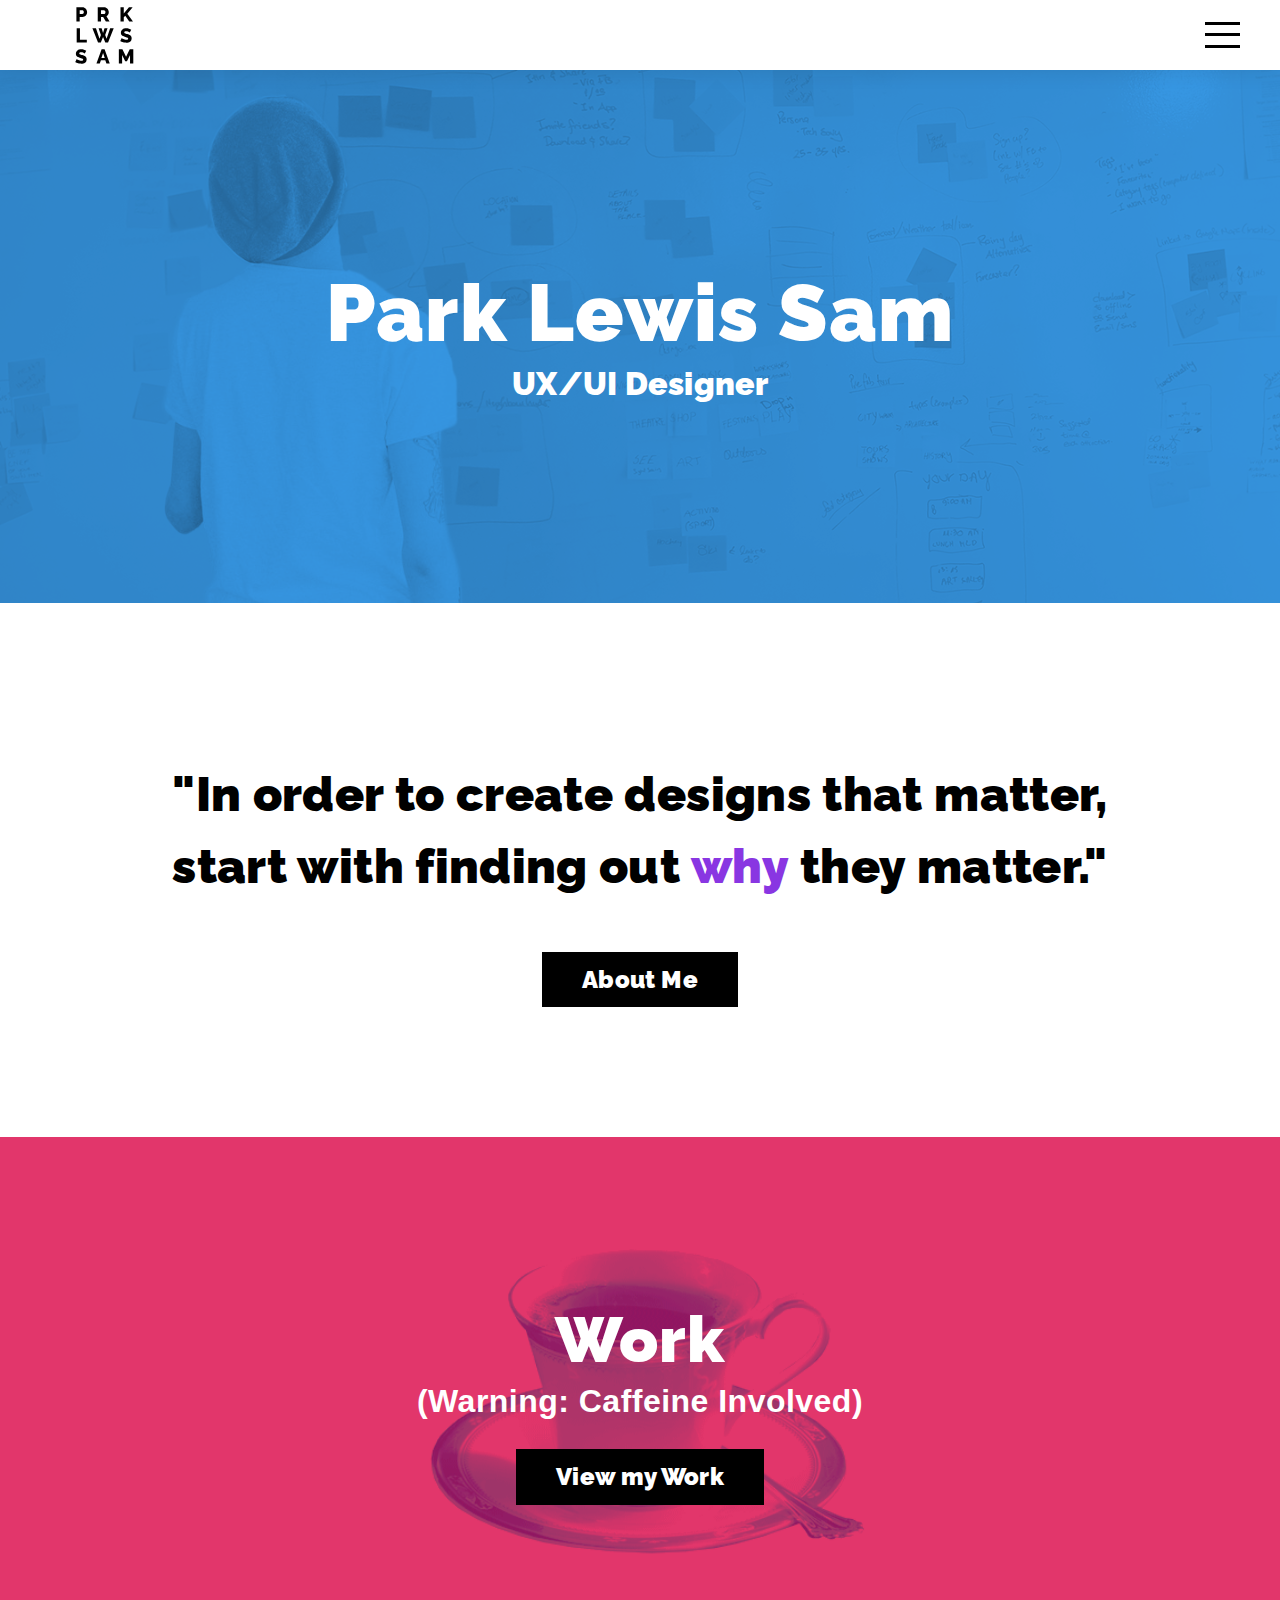
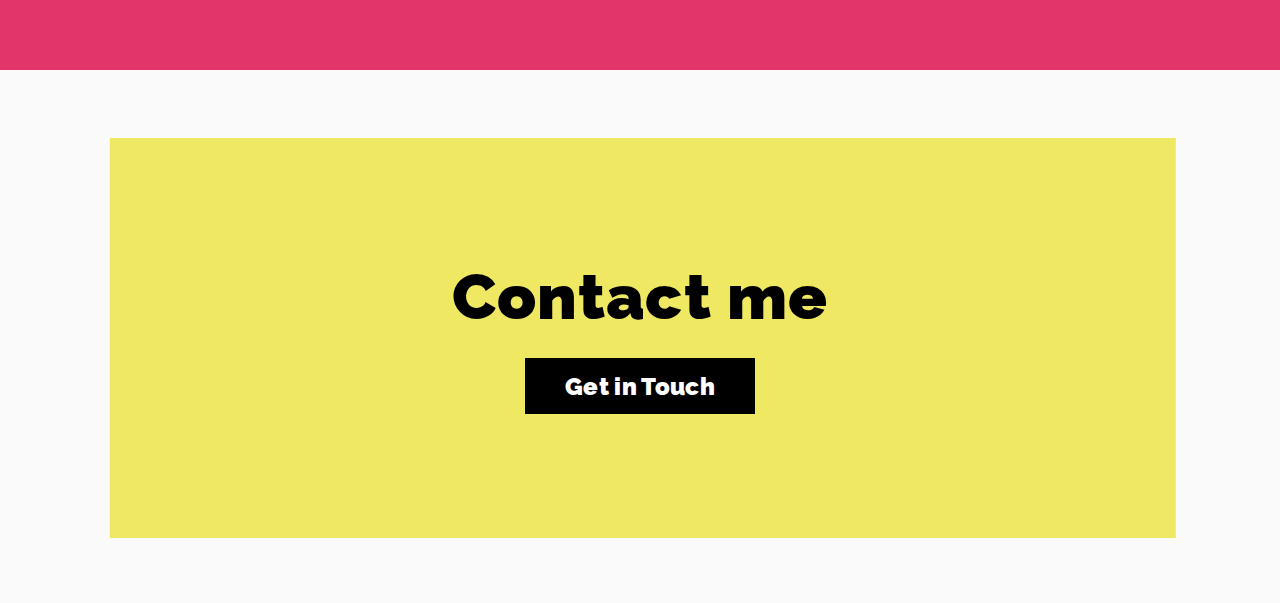
==== index.html @ 824cc942 "Responsiveness" ====
<html>
<head>
  <title>Park's Portfolio of Projects</title>
  <meta name="viewport" content="width=device-width, initial-scale=1">
  <link rel="shortcut icon" href="assets/logo.ico" />
<link href="style.css" rel="stylesheet">
<link href="animate.css" rel="stylesheet">
<link href="https://fonts.googleapis.com/css?family=Montserrat:500|Raleway:900" rel="stylesheet">
<script src="https://ajax.googleapis.com/ajax/libs/jquery/3.3.1/jquery.min.js"></script>
<script src="wow.min.js"></script>
<script>
new WOW().init();
</script>
</head>
<body>
  <header>
    <input id="burger" type="checkbox" style="display:none"/>
    <label for="burger"> <span></span> <span></span> <span></span> </label>
    <nav>
        <a href="index.html" class="hidelogo"><img src="assets/logo2.svg" alt="" class="navlogo"></a>
      <ul>
        <li><a href="index.html">Home</a></li>
        <li><a href="about.html">About</a></li>
        <li><a href="work.html">My Work</a></li>
        <li><a href="contact.html">Contact</a></li>

      </ul>
    </nav>
  </header>
<section class="homesections home1 centerwrapper">
  <div class="centerwrapper">
    <h1 class="wtext centerwrapperitem homeherotext fadeInUp animated wow">Park Lewis Sam</h1>
    <br>
    <h2 class="wtext homeherotextsubtitle fadeInUp animated wow">UX/UI Designer</h2>
 </div>
</section>
<section class="homesections home3 centerwrapper">
<h2 class="centerwrapperitem quote fadeInLeft animated wow">"In order to create designs that matter, start with finding out <span style="color:#8936E2">why</span> they matter."</h2>
<a href="about.html"><button type="button">About Me</button></a>
</section>
<section class="homesections home2 centerwrapper">

<h1 class="centerwrapperitem wtext" style="  margin-bottom:"> Work</h1>
<h3  class="centerwrapperitem  wtext">(Warning: Caffeine Involved)</h3>

<br>
<a href="work.html">  <button type="button" class="">View my Work</button></a>
</div>
</section>


<section class="homesections home4 centerwrapper">
  <h1 class="centerwrapperitem"> Contact me</h1><br>
  <a href="contact.html">  <button type="button">Get in Touch</button></a>
</section>



</body>
</html>
---- style.css ----
/* Park's Notes!

Oh hey! Peeking at my code huh? It's pretty uhhh messy - but it works so hey!.

Anyways.. all of this code (minus the navigation) is done by me!

I would also love to give credit to Curtis Campbell for doing my previous portfolio!

 */



.homesections{
  height: 400pt;
  background-position: center;
  background-size: cover;
  width: 100%;
}

.home1{
  background-image: url("assets/home/hero.png");
  background-position: left;

}

.home2{
  background-color: #E2366B;

  background-image: url("assets/home/coffeepink.gif");
  background-size: 500pt;
  background-repeat: no-repeat;

}

.home3{
  background-color: #ffffff;


}
.home4{
  background-image: url("assets/home/contact.png");


}

.projecthero{
  /* background-color: #E2366B; */
  background-color: #FFFFFF;

  min-height: 200pt;
  max-height: auto;
  background-position: center;
  background-size: cover;
  width: 100%;

}

.projectsections{
  min-height: 300pt;
  max-height: auto;
  background-position: center;
  background-size: cover;
  max-width: 100%;
  padding-top: 10%;
  padding-bottom: 10%;
  margin: 50pt 50pt 50pt 50pt;


}

.project1{
  background-color: #00BC77;

}
.project2{
  background-color: #FA914E;


}
.project3{
  background-color: #FFFFFF;


}
.projectcongen{
  width: 50%;
  padding-bottom: 2%
}

.projectkabuni{
  width: 25%;
  padding-bottom: 2%
}
@media (max-width:768px) {
  .projectkabuni{
    width: 50%;

  }

  .projectsections{
    margin: 25pt 25pt 25pt 25pt;


}



}
.visogif{
  width: 25%
}





.congensections{
  min-height: 400pt;
  max-height: auto;
  background-position: center;
  background-size: cover;
  width: 100%;
  padding-top: 5%;
  padding-bottom:5%
}

.congen1{
  background-image:url("assets/congen/section1.png")

}
.congen2{
 background-color: #FAFAFA;

}

.congen3{
  background-image: url("assets/congen/section2.png");
}

.congen4{
 background-color: #FAFAFA;

}

.congen5{
  background-image: url("assets/congen/section3.png");

}

.congen6{
 background-color: #FAFAFA;

}


.flowgif{
  width: 80%;
  height: auto;
  margin: 2% 25% 2% 25%
}
@media (max-width:768px) {
  .flowgif{
    width: 90%;
    margin: 2% 5% 2% 5%

  }

}

.congen7{
 background-color: #00BC77;

}

.congenuserflow{
  display: block;
    margin: 0 auto;

}

.congenuf{
 background-color: #FFFFFF;
min-height: auto
}










.kabunisections{
  min-height: 400pt;
  max-height: auto;
  background-position: center;
  background-size: cover;
  width: 100%;
  padding-top: 5%;
  padding-bottom:5%
}

.kabunihero{
  background-image: url("assets/kabuni/hero.png");
  z-index: 101;
  min-height: 200pt;
  max-height: 300pt;

}


.ks1{
  background-color: #5FDADF;
  min-height: 200pt;
  max-height: auto;

}

.ks2{
  background-color: #FAFAFA
}

.ks3{
  background-image: url("assets/kabuni/section2.png");

}

.ks4{
  background-color: #FAFAFA

}

.ks5{
  background-image: url("assets/kabuni/section3.png")
}

.ks6{
  background-color: #EEFEFF;
  padding-top:5%;
  padding-bottom:5%


}
.ks8{
  background-color: #FAFAFA;
  padding-top:75pt
}

.kabunisupport{
  width: 200pt
}

.ks8{
  background-color: #FFFFFF;
  padding-top:75pt
}

.supporttext{
text-align: left;
margin-left:15%;
margin-right: 10%;
padding-bottom: 5%

}

@media (max-width:768pt) {
  .supporttext{
    text-align: center;
    margin: 0
    padding: 2% 25% 2% 25%
  }

  .kabunisupport{
    width: 125pt
  }
}

.ks9{

  background-color: #5FDADF;
  padding-top:75pt
}
.kabunidetail{
  width: 150pt
}










.visosections{
  min-height: 400pt;
  max-height: auto;
  background-position: center;
  background-size: cover;
  width: 100%;
  padding-top: 5%;
  padding-bottom:5%
}
.visohero{
  background-image: url("assets/viso/section1.png")
}
.viso2{
  background-color: #FAFAFA
}
.viso3{
  background-image: url("assets/viso/section2.png")
}

.visobrandimg{
  width: 40%;

}
@media (max-width:768px) {
  .visobrandimg{

    display: none;

  }
}

.viso5{
  background-color: #FA914E
}

.visogif{
  width: 40%;
  display: block;
  margin: 0 auto;

}
@media (max-width:768px) {
  .visogif{
    width: 80%;
    display: block;
    margin: 0 auto;
  }
}

.viso6{
  background-color: #FAFAFA
}

.viso7{
  background-image: url("assets/viso/section4.png")

}







.aboutsection{
  min-height: 400pt;
  max-height: auto;
  max-height: auto;
  background-position: center;
  background-size: cover;
  width: 100%;
}
.aboutimg{
  width: 150pt;

}

.ab1{
    background-color: #FFFFFF;

}
.ab2{
  background-color: #8936E2;

}
.aboutcontact{
  min-height: 200pt;
  max-height: auto;

}









.yellowrectangle{
  background-color: yellow;
  min-height: 50%;
  margin: 50pt 50pt 50pt 50pt;
  padding-left: 5%

}
@media (max-width:768pt) {
  .yellowrectangle{
    margin: 0pt 0pt 0pt 0pt;
}

}
.contactsubtitle{
  padding-top: 5%
}

@media (max-width:768pt) {
  .contactsubtitle{
    padding-top: 20%
  }
}

.contactbacky{
  background-image: url("assets/contact/backy.png");
  background-size:cover;
  background-position: center center;
  height: 100%

}





.centerwrapper{
  display: flex;
  -ms-flex-align: center;
	-webkit-align-items: center;
	-webkit-box-align: center;
	align-items: center;
  justify-content: center;
  flex-wrap: wrap;
  align-content: center;
  /* flex-direction: column; */

}
.centerwrapperitem{
  flex-basis: 100%;
}



.wrappercolumn{
  display: flex;
  flex-direction: column;
  align-items: center;
}

.wrapper{
display: flex;
flex-direction: row;
flex-wrap: auto
}


.twocolumn{
  display: flex;
  flex-direction: row;
  justify-content: center;
  align-items: center;
}

.twocolumn > div{
  flex: 1;

}

.columnspacing{
  margin-left: 10%
}

@media (max-width:768pt) {
  .twocolumn{
    display: flex;
    flex-direction: column;
  }
  .columnspacing{
    margin-left: 0
  }
}























body{
  margin:0;
  background-color: #FAFAFA
}

h1{
  font-family: 'Raleway', serif;
  font-weight: 900;
  font-size: 4em;
  letter-spacing: 1.12;
  text-align: center;
  margin-top: 0pt;
  margin-bottom: 0pt;

}

h2{
  font-family: 'Raleway', sans-serif;
  font-size: 3em;
  line-height: 1.5em;
  font-weight: 900;
  text-align: center;
  letter-spacing: 0.36;
  margin-top: 0pt;
  margin-bottom: 0pt;

}

h3{
  font-family: 'Cabin', sans-serif;
  font-weight: 900;
  font-size: 2em;
  line-height: 1.5em;

  letter-spacing: .48;
  text-align: center;
  margin-top: 0pt;
  margin-bottom: 0pt;

}

p{
  font-family: 'Cabin', sans-serif;
  font-weight: 500;
  font-size: 1.2em;
  letter-spacing: 0.58;
  line-height: 2em;
  text-align: left;
  margin-top: 0pt;
  margin-bottom: 0pt;
}


button{
  background-color: black;
  color: white;
  font-family: 'Raleway', sans-serif;
  font-weight: 900;
  font-size: 18pt;
  letter-spacing: 0.36;
  border: none;
  margin-top: 1em;
  padding: 10pt 30pt 10pt 30pt;
  align-items: center
  -webkit-transition-duration: .4s;
    transition-duration: .4s;
    align-self: center;
}
button:hover {
    background-color: white;
    color: black;
    cursor: pointer

}


img{
  max-width: 100%;
  height: auto;
}

@media (max-width:768pt) {

}


.imgmid{
  align: center;
}




.homeherotext{
  font-size: 5em
}

.homeherotextsubtitle{
  font-size: 2em
}

.quote{
  text-align: center;
  padding: 2% 10% 2% 10%

}

.wtext{
  color: white;
}



.left{
  text-align: left;

}

.right{
  text-align: right;
}




.mid{
  text-align: center;
  padding: 2% 25% 2% 25%
}


@media (max-width:768px) {
h1{
  font-size: 3em;

}
h2{
  font-size: 2.5em;

}
h3{
  font-size: 1.5em;
}
p{
  font-size: 1em;
  line-height: 1.5em;
  margin-bottom: 15pt

}
button{
  background-color: black;
  color: white;
  font-family: 'Raleway', sans-serif;
  font-weight: 900;
  font-size: 1.25em;
  letter-spacing: 0.36;
  border: none;
  margin-top: 1em;
  padding: 8pt 25pt 8pt 25pt;
  align-items: center
  -webkit-transition-duration: .4s;
    transition-duration: .4s;
    align-self: center;
}

.homeherotext{
  font-size: 4em
}

.homeherotextsubtitle{
  font-size: 1.2em
}

.htwo{
  font-size: 1.8em
}

}














/* NAVIGATION - Park's notes: This was based off jlnljn's codepen and retweaked. For original please see: https://www.cssscript.com/css-fullscreen-sliding-navigation-menu/ */

input + label {
  position: fixed;
  top: 23px;
  right: 40px;
  height: 40px;
  width: 35px;
  z-index: 500;
}

input + label span {
  position: absolute;
  width: 100%;
  height: 3px;
  top: 57%;
  margin-top: -1px;
  left: 0;
  display: block;
  background: #000000;
  transition: .5s;
}

input + label span:first-child { top: 0px; }

input + label span:last-child { top: 11px; }

label:hover { cursor: pointer; }

input:checked + label span {
  opacity: 0;
  top: 50%;
}

input:checked + label span:first-child {
  opacity: 1;
  transform: rotate(405deg);
}

input:checked + label span:last-child {
  opacity: 1;
  transform: rotate(-405deg);
}
input ~ nav {
  background: white;
  position: fixed;
  top: 0;
  left: 0;
  width: 100%;
  height: 70px;
  z-index: 300;
  transition: .5s;
  transition-delay: .5s;
  overflow: hidden;
}


input ~ nav > ul {
  text-align: center;
  position: absolute;
  top: 15%;
  left: 20%;
  right: 20%;
}

input ~ nav > ul > li {
  opacity: 0;
  transition: .5s;
  transition-delay: 0s;
}

input ~ nav > ul > li > a {
  text-decoration: none;
  text-transform: uppercase;
  color: #020304;
  font-weight: 700;
  font-family: 'Raleway' sans-serif;
  display: block;
  padding: 30px;
}

input:checked ~ nav {
  height: 100%;
  background-color: rgba(54,147,226,0.98);
  transition-delay: 0s;
}

input:checked ~ nav > ul > li {
  opacity: 1;
  transition-delay: .5s;
}

ul{
  list-style: none
}

input:checked ~ nav > .hidelogo{
  opacity: 0;
  transition: 0.5s
}



li{
  font-family: 'Raleway', sans-serif;
  font-size: 24pt;
  font-weight: 900;
  text-align: center;
  letter-spacing: 0.36;
  margin-top: 0pt;
  margin-bottom: 0pt;
}

.navlogo{
  width: 60px;
  padding-top: 4pt;
  padding-left: 75px;
}
nav{
  box-shadow: 0 0 20px rgba(0,0,0,0.1);
}

header{
  margin-bottom: 70px;

}


/* Nav for small screens */


@media (max-width:768px) {
  .navlogo{
        display: block;
        margin: 0 auto;
        padding-left: 0;
    }
  input:checked ~ nav > .hidelogo{
      display:none;
      transition: 0.5s
    }
    input ~ nav > ul {
      text-align: center;
      position: absolute;
      top: 15%;
      left: 15%;
      right: 20%;
    }

  }

  /* @media only screen and (max-width:414px) {
    .navlogo{
      width: 82px;
      padding-top: 6pt;
      padding-left: 75px;
    }
    .navlogo{
          display: block;
          margin: 0 auto;
          padding-left: 0;
      }
    input:checked ~ nav > .hidelogo{
        display:none;
        transition: 0.5s
      }
    input + label {
      position: fixed;
      top: 35px;
      right: 40px;
      height: 40px;
      width: 35px;
      z-index: 500;
    }

    input + label span {
      position: absolute;
      width: 100%;
      height: 3px;
      top: 57%;
      margin-top: -1px;
      left: 0;
      display: block;
      background: #000000;
      transition: .5s;
    }

    input + label span:first-child { top: 0px; }

    input + label span:last-child { top: 11px; }

    input ~ nav {
      background: white;
      position: fixed;
      top: 0;
      left: 0;
      width: 100%;
      height: 100px;
      z-index: 300;
      transition: .5s;
      transition-delay: .5s;
      overflow: hidden;
    }
    header{
      margin-bottom: 100px;

    }
  }
 */
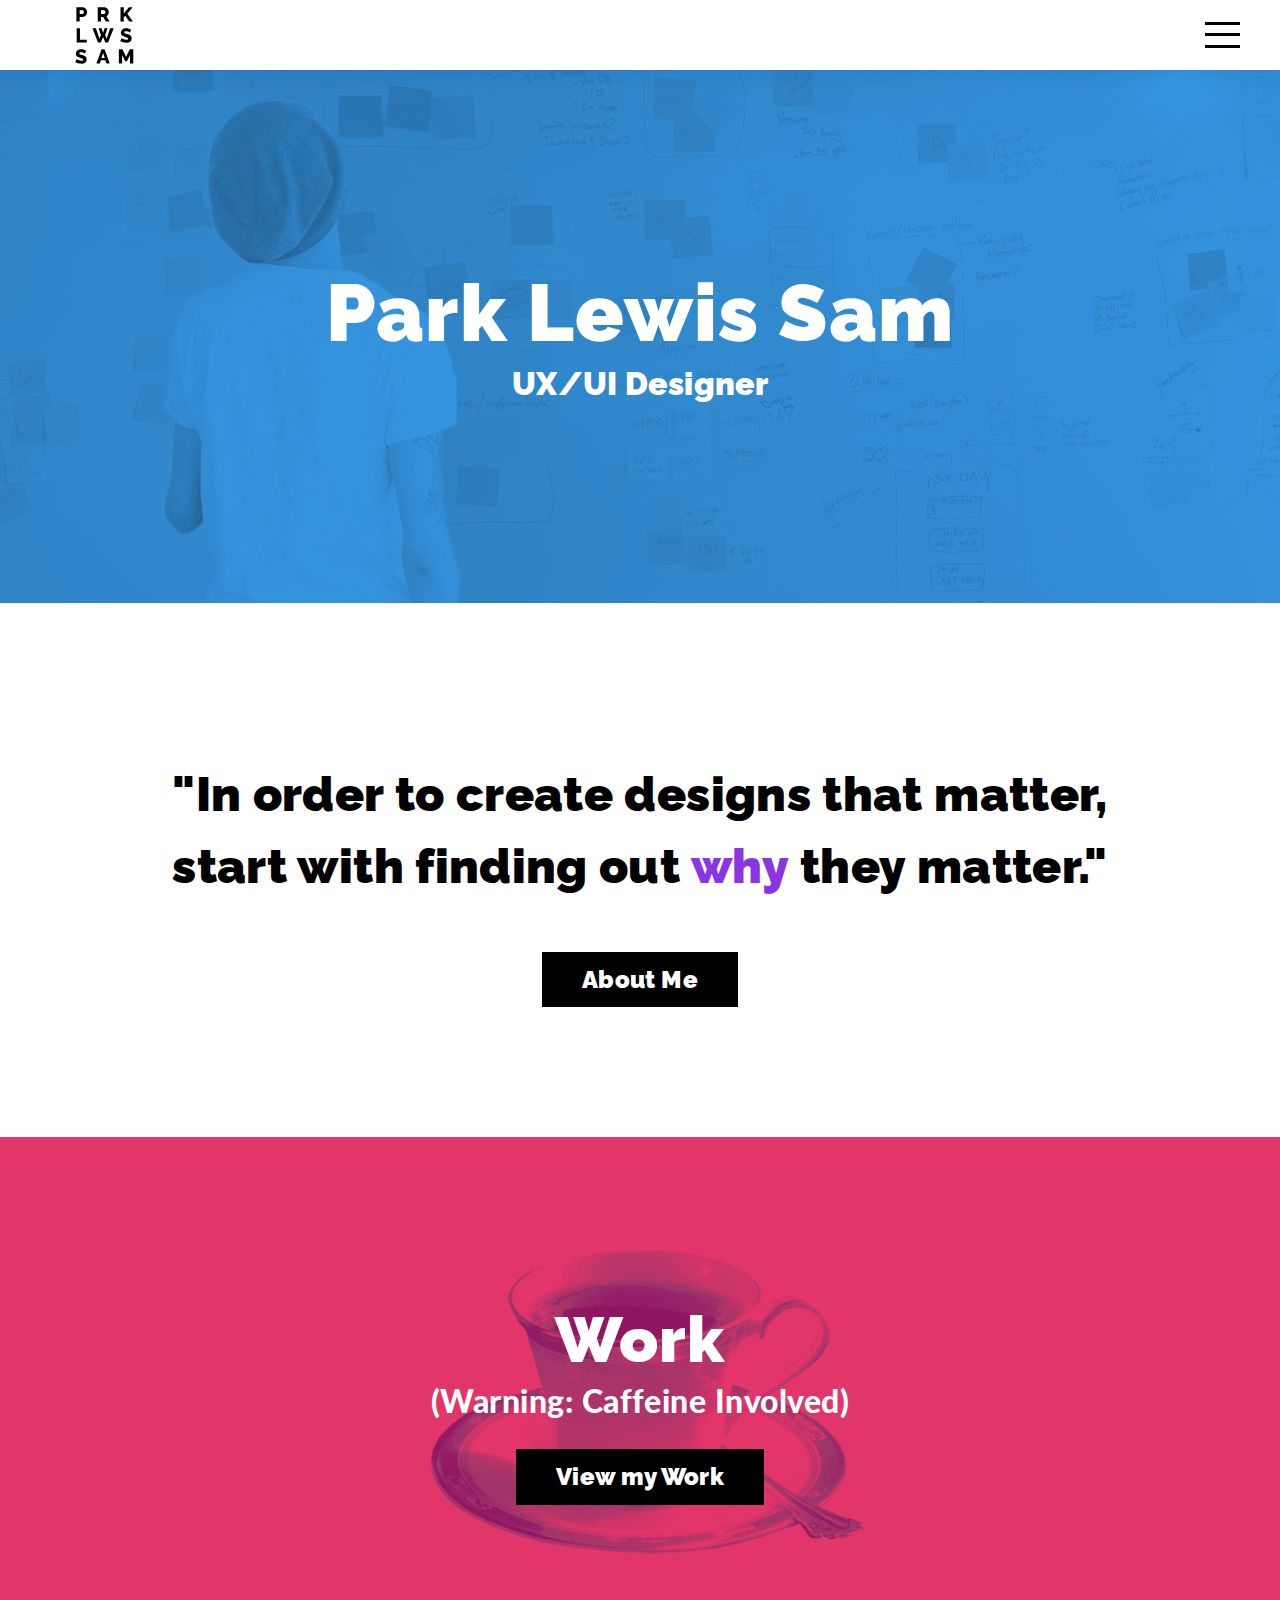
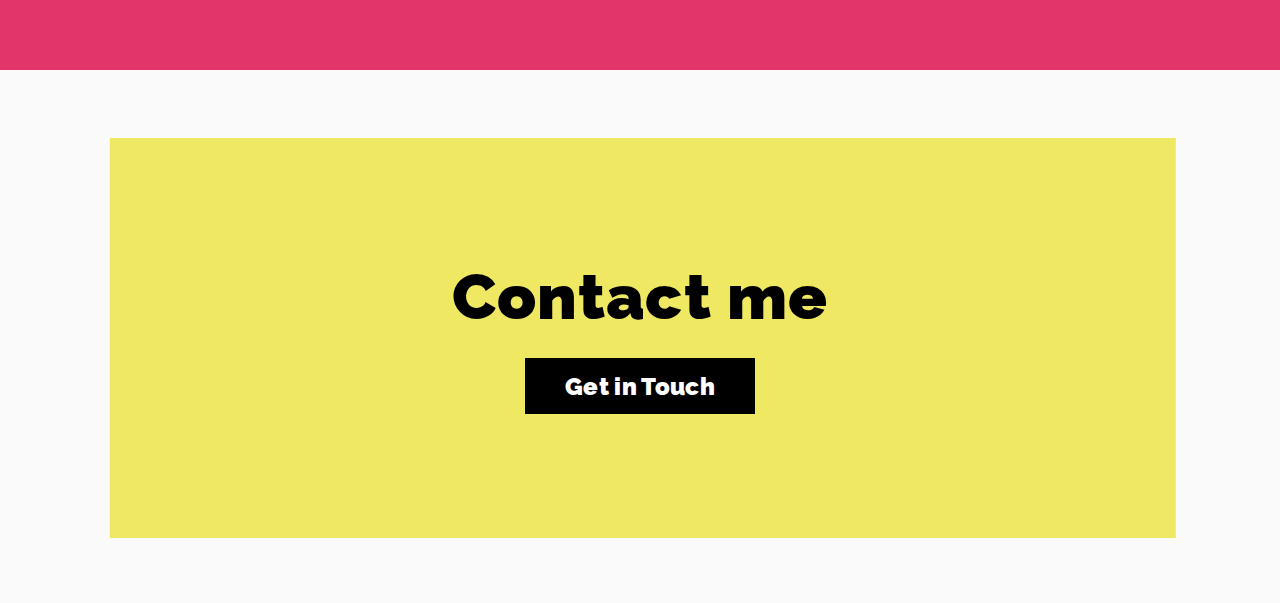
==== commit cddb0aba: "Font changes and meta tags" ====
--- a/index.html
+++ b/index.html
@@ -1,11 +1,14 @@
 <html>
 <head>
   <title>Park's Portfolio of Projects</title>
+  <meta name="description" content="Park's Portfolio of Projects made possible with caffeine"/>
+  <meta name="keywords" content="UX, UI, designer, portfolio">
   <meta name="viewport" content="width=device-width, initial-scale=1">
   <link rel="shortcut icon" href="assets/logo.ico" />
 <link href="style.css" rel="stylesheet">
 <link href="animate.css" rel="stylesheet">
-<link href="https://fonts.googleapis.com/css?family=Montserrat:500|Raleway:900" rel="stylesheet">
+<link href="https://fonts.googleapis.com/css?family=Raleway:900" rel="stylesheet">
+<link href="https://fonts.googleapis.com/css?family=Lato:400,700,900" rel="stylesheet">
 <script src="https://ajax.googleapis.com/ajax/libs/jquery/3.3.1/jquery.min.js"></script>
 <script src="wow.min.js"></script>
 <script>
--- a/style.css
+++ b/style.css
@@ -41,6 +41,12 @@
   background-image: url("assets/home/contact.png");
 
 
+}
+@media (max-width:768px) {
+  .home4{
+    background-image: none;
+background-color: #EEE863
+  }
 }
 
 .projecthero{
@@ -537,27 +543,30 @@
 }
 
 h3{
-  font-family: 'Cabin', sans-serif;
+  font-family: 'Lato', sans-serif;
   font-weight: 900;
   font-size: 2em;
   line-height: 1.5em;
-
   letter-spacing: .48;
   text-align: center;
   margin-top: 0pt;
   margin-bottom: 0pt;
+  font-variant-ligatures: no-common-ligatures;
+
 
 }
 
 p{
-  font-family: 'Cabin', sans-serif;
-  font-weight: 500;
+  font-family: 'Lato', sans-serif;
+  font-weight: 400;
   font-size: 1.2em;
   letter-spacing: 0.58;
   line-height: 2em;
   text-align: left;
   margin-top: 0pt;
   margin-bottom: 0pt;
+  font-variant-ligatures: no-common-ligatures;
+
 }
 
 
@@ -582,6 +591,10 @@
     cursor: pointer
 
 }
+button:focus {
+  outline:0;
+}
+
 
 
 img{
@@ -845,8 +858,20 @@
       text-align: center;
       position: absolute;
       top: 15%;
-      left: 15%;
-      right: 20%;
+      /* left: 10%;
+      right: 20%; */
+      display: block;
+      margin: 0 auto;
+      padding-left: 0;
+    }
+    input ~ nav > ul > li {
+display:none;
+      transition: .5s;
+      transition-delay: 0s;
+    }
+    input:checked ~ nav > ul > li {
+      display: block;
+      transition-delay: .5s;
     }
 
   }
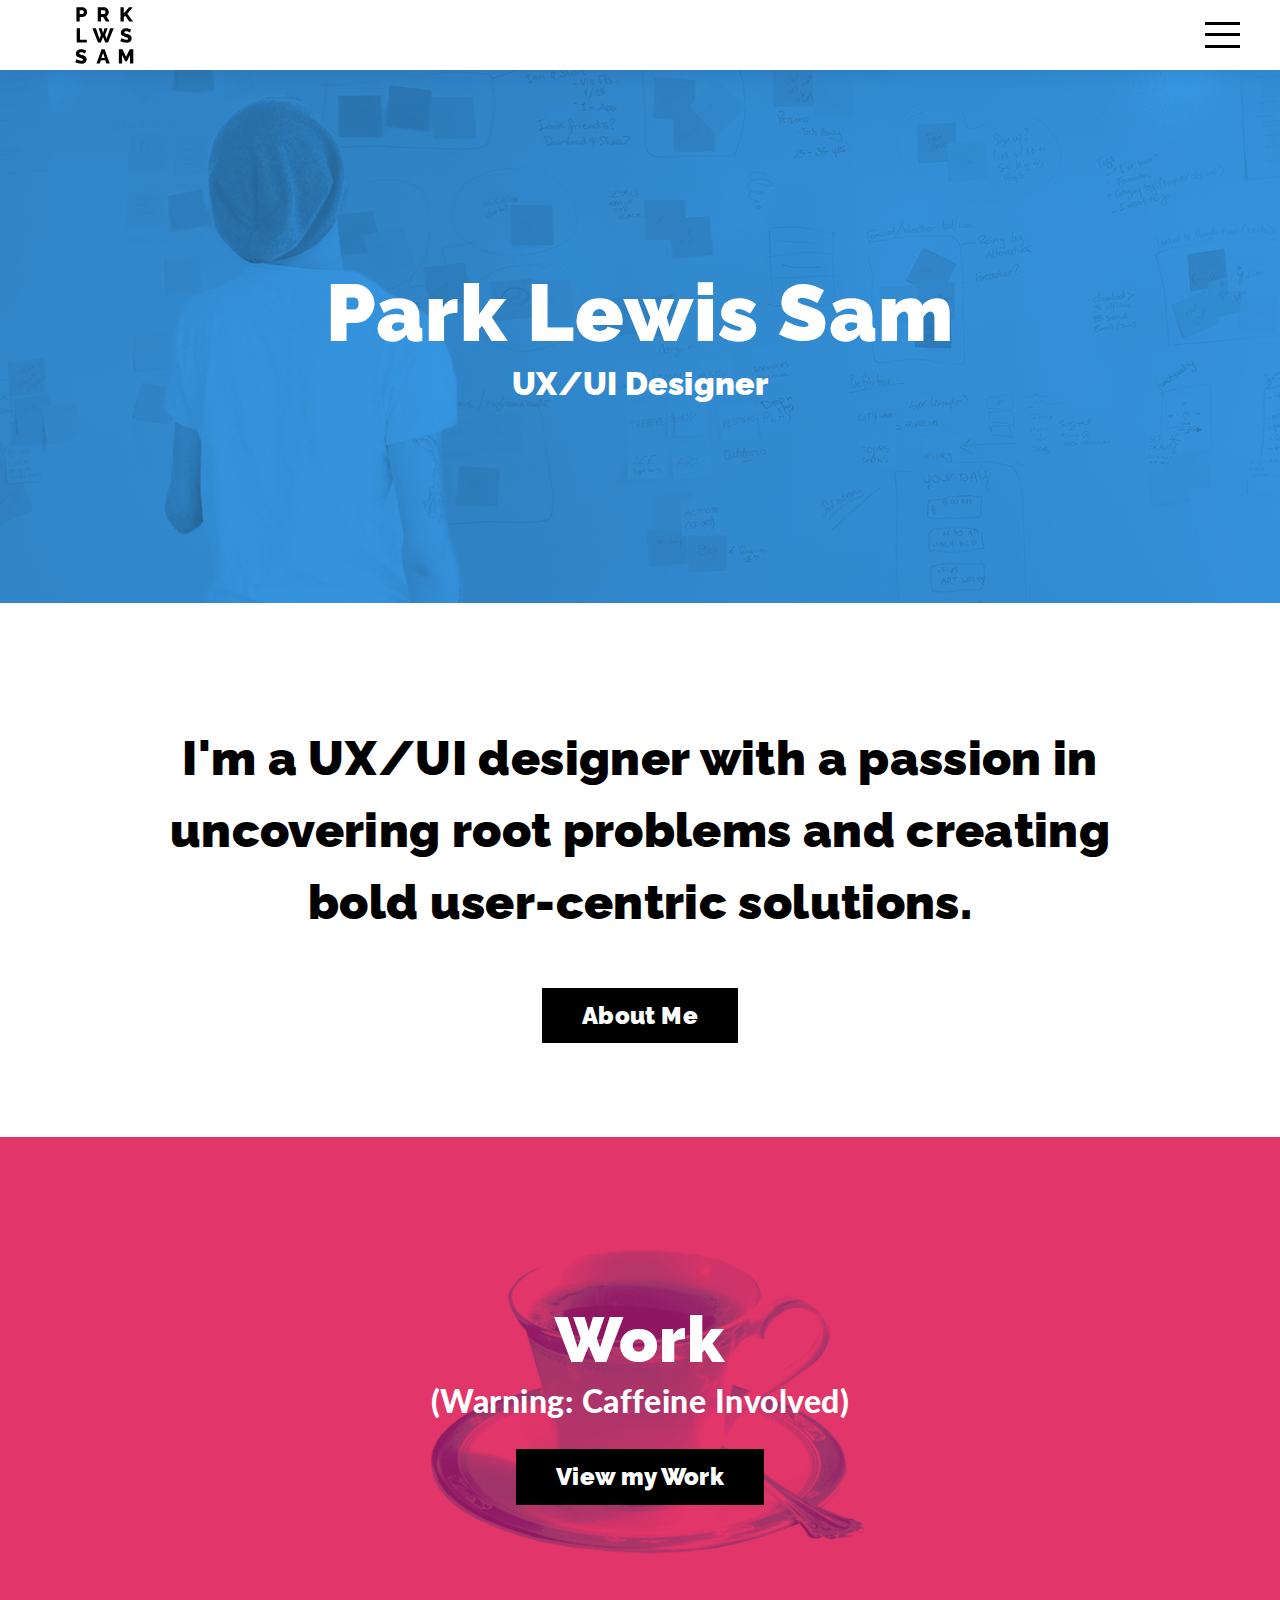
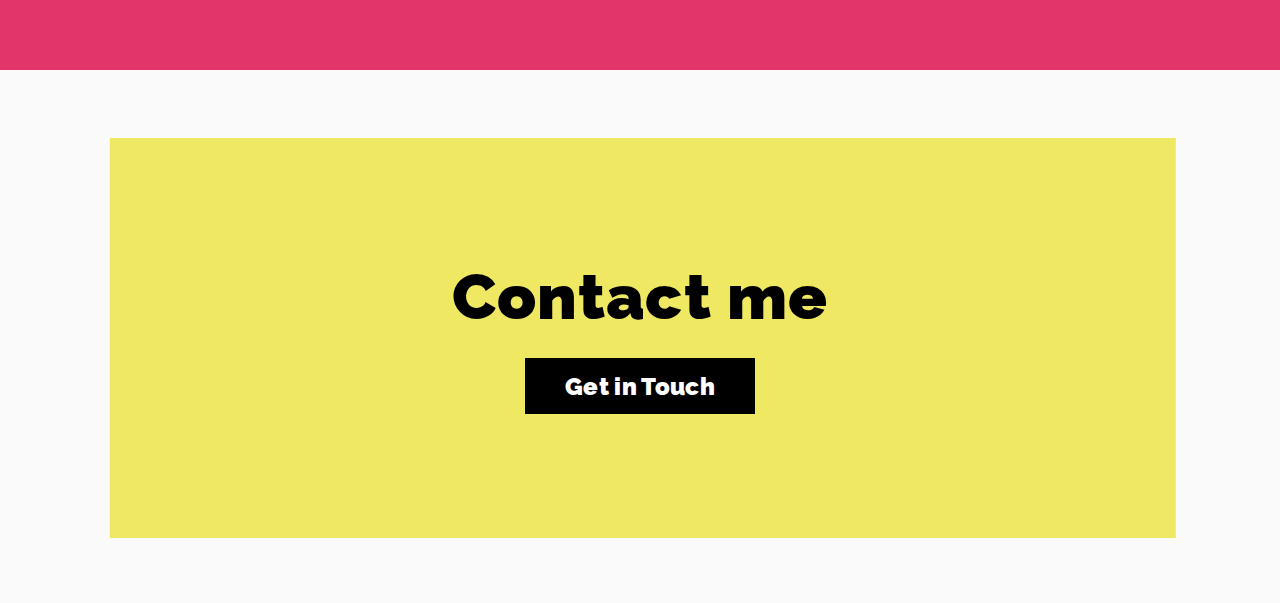
==== commit a974fda5: "About pages changes v1" ====
--- a/index.html
+++ b/index.html
@@ -1,8 +1,25 @@
 <html>
 <head>
-  <title>Park's Portfolio of Projects</title>
-  <meta name="description" content="Park's Portfolio of Projects made possible with caffeine"/>
-  <meta name="keywords" content="UX, UI, designer, portfolio">
+  <meta charset="UTF-8">
+  <meta name="author" content="Park Lewis Sam">
+
+  <title>Park Lewis Sam - UX/UI Design Portfolio </title>
+  <meta name="description" content="Park is a UX/UI Designer who is passionate in finding root problems through user research and creating user-centric experiences.">
+  <meta name="keywords" content="UX, UI, designer, portfolio, user experience designer, user interface designer, ux ui, designer, product design, interactive design">
+
+
+
+  <meta property="og:title" content="Park Lewis Sam - UX/UI Design Portfolio">
+  <meta property="og:locale" content="en_US">
+  <meta property="og:type" content="website">
+  <meta property="og:description" content="Park is a UX/UI Designer who is passionate in finding root problems through user research and creating user-centric experiences.">
+  <meta property="og:image" content="assets/logo2.svg">
+  <meta property="og:image:width" content="400" />
+  <meta property="og:image:height" content="400" />
+  <meta property="og:url" content="http://www.parklewissam.com">
+
+
+  <meta name="google-site-verification" content="9SnB3jMLBmFrk0N8odhN5cleJvolV6WTTlENxFqleJE" />
   <meta name="viewport" content="width=device-width, initial-scale=1">
   <link rel="shortcut icon" href="assets/logo.ico" />
 <link href="style.css" rel="stylesheet">
@@ -22,10 +39,10 @@
     <nav>
         <a href="index.html" class="hidelogo"><img src="assets/logo2.svg" alt="" class="navlogo"></a>
       <ul>
-        <li><a href="index.html">Home</a></li>
-        <li><a href="about.html">About</a></li>
-        <li><a href="work.html">My Work</a></li>
-        <li><a href="contact.html">Contact</a></li>
+        <li><a href="http://www.parklewissam.com/">Home</a></li>
+        <li><a href="http://www.parklewissam.com/about">About</a></li>
+        <li><a href="http://www.parklewissam.com/work">My Work</a></li>
+        <li><a href="http://www.parklewissam.com/contact">Contact</a></li>
 
       </ul>
     </nav>
@@ -38,8 +55,8 @@
  </div>
 </section>
 <section class="homesections home3 centerwrapper">
-<h2 class="centerwrapperitem quote fadeInLeft animated wow">"In order to create designs that matter, start with finding out <span style="color:#8936E2">why</span> they matter."</h2>
-<a href="about.html"><button type="button">About Me</button></a>
+<h2 class="centerwrapperitem quote fadeInLeft animated wow htwo">I'm a UX/UI designer with a passion in uncovering root problems and creating bold user-centric solutions.</h2>
+<a href="http://www.parklewissam.com/about"><button type="button">About Me</button></a>
 </section>
 <section class="homesections home2 centerwrapper">
 
@@ -47,14 +64,14 @@
 <h3  class="centerwrapperitem  wtext">(Warning: Caffeine Involved)</h3>
 
 <br>
-<a href="work.html">  <button type="button" class="">View my Work</button></a>
+<a href="http://www.parklewissam.com/work">  <button type="button" class="">View my Work</button></a>
 </div>
 </section>
 
 
 <section class="homesections home4 centerwrapper">
   <h1 class="centerwrapperitem"> Contact me</h1><br>
-  <a href="contact.html">  <button type="button">Get in Touch</button></a>
+  <a href="http://www.parklewissam.com/contact">  <button type="button">Get in Touch</button></a>
 </section>
 
 
--- a/style.css
+++ b/style.css
@@ -11,7 +11,8 @@
 
 
 .homesections{
-  height: 400pt;
+  min-height: 400pt;
+  max-height: auto;
   background-position: center;
   background-size: cover;
   width: 100%;
@@ -372,6 +373,8 @@
   background-position: center;
   background-size: cover;
   width: 100%;
+  padding-top: 5%;
+  padding-bottom:5%
 }
 .aboutimg{
   width: 150pt;
@@ -383,12 +386,20 @@
 
 }
 .ab2{
-  background-color: #8936E2;
+  background-color: #FAFAFA;
 
 }
 .aboutcontact{
   min-height: 200pt;
   max-height: auto;
+
+}
+
+.abouttext{
+text-align: left;
+margin-left: 20%;
+margin-right: 20%;
+margin-top:5%
 
 }
 
@@ -846,9 +857,10 @@
 
 @media (max-width:768px) {
   .navlogo{
-        display: block;
-        margin: 0 auto;
         padding-left: 0;
+    }
+    nav{
+      text-align: center
     }
   input:checked ~ nav > .hidelogo{
       display:none;
